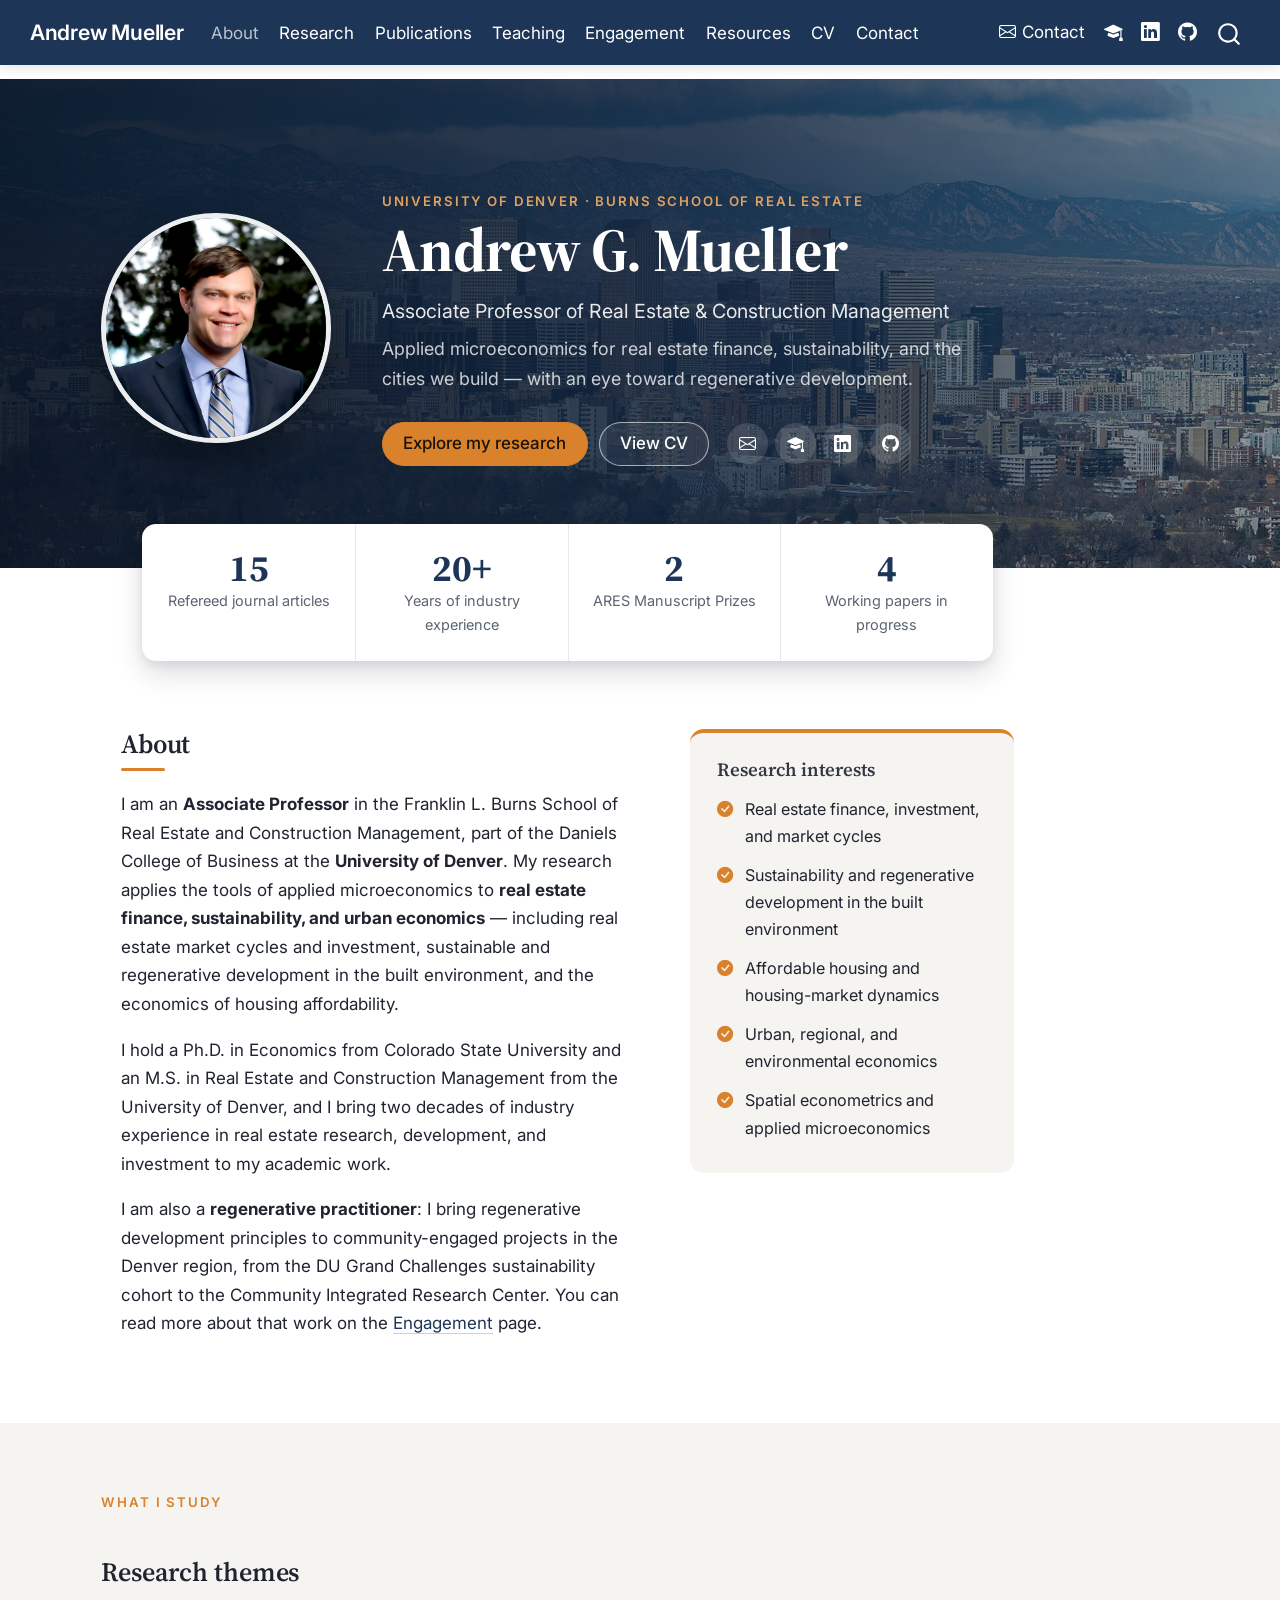
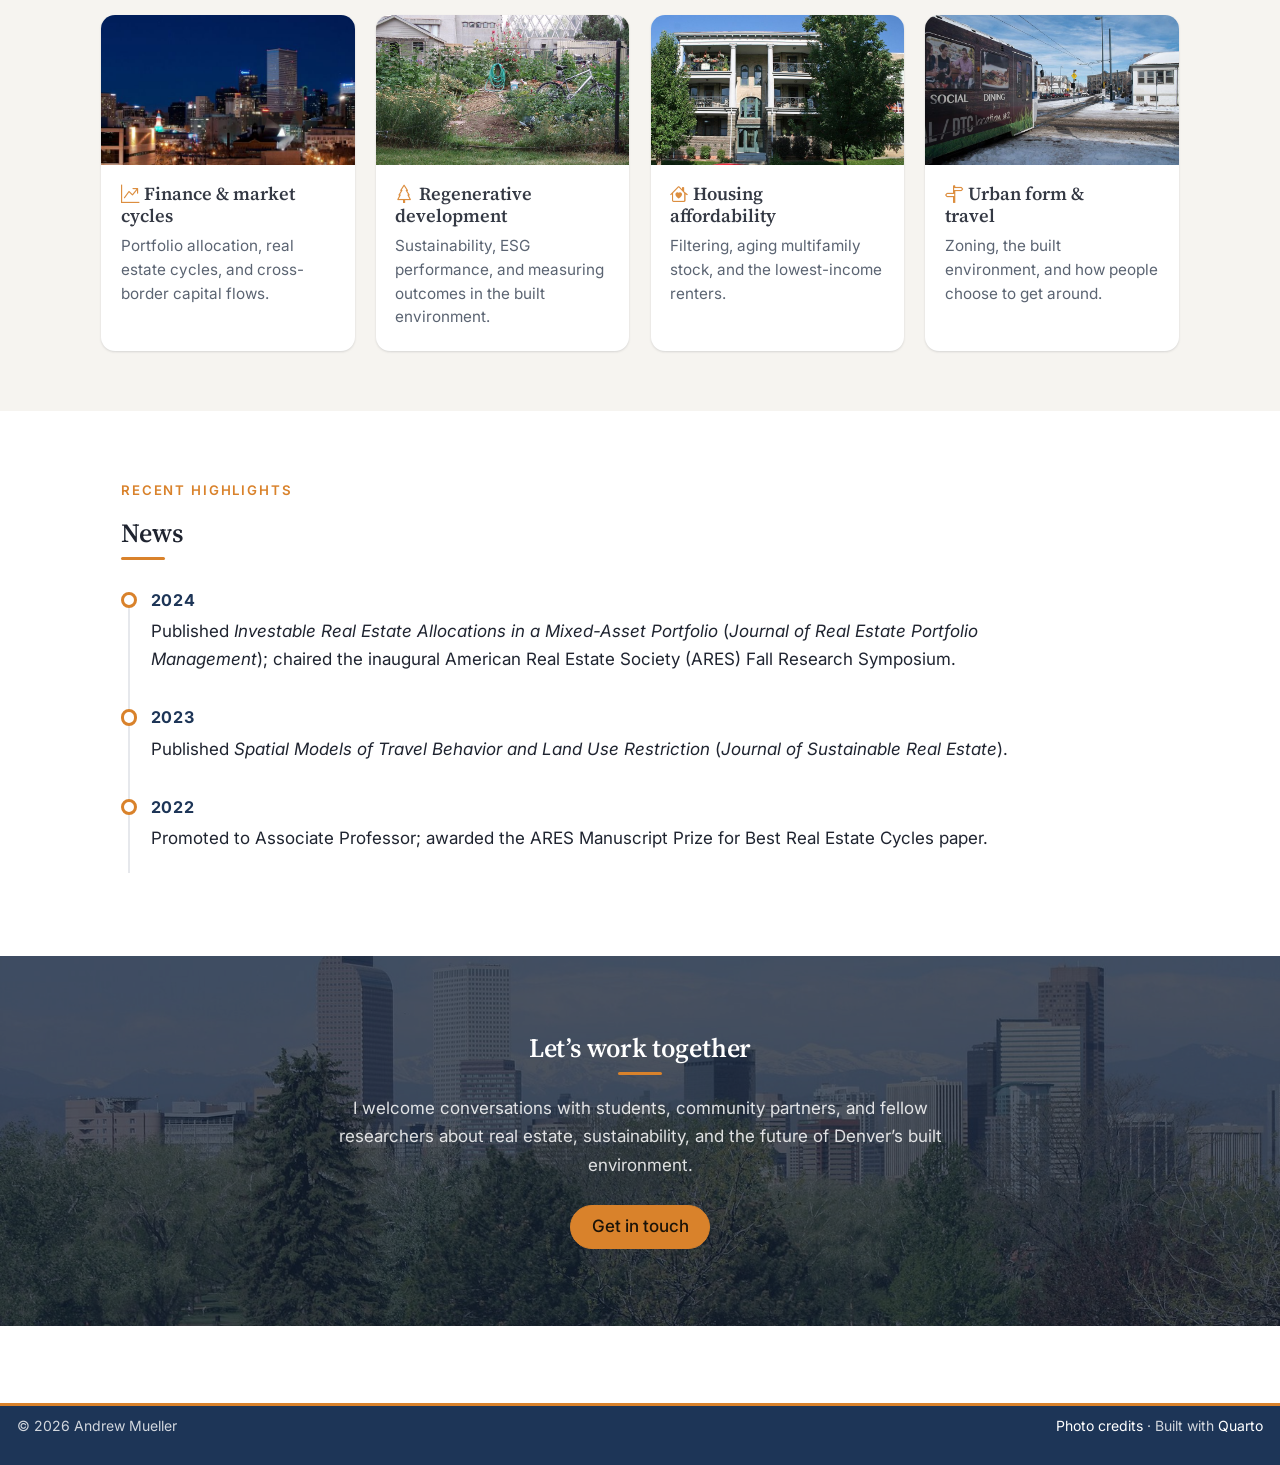
==== index.html @ 4ab1f9d7 "Built site for gh-pages" ====
<!DOCTYPE html>
<html xmlns="http://www.w3.org/1999/xhtml" lang="en" xml:lang="en"><head>

<meta charset="utf-8">
<meta name="generator" content="quarto-1.9.37">

<meta name="viewport" content="width=device-width, initial-scale=1.0, user-scalable=yes">

<meta name="description" content="Andrew G. Mueller — Associate Professor at the University of Denver; research in real estate finance, sustainability, and urban economics.">

<title>Andrew G. Mueller – Andrew Mueller</title>
<style>
/* Default styles provided by pandoc.
** See https://pandoc.org/MANUAL.html#variables-for-html for config info.
*/
code{white-space: pre-wrap;}
span.smallcaps{font-variant: small-caps;}
div.columns{display: flex; gap: min(4vw, 1.5em);}
div.column{flex: auto; overflow-x: auto;}
div.hanging-indent{margin-left: 1.5em; text-indent: -1.5em;}
ul.task-list{list-style: none;}
ul.task-list li input[type="checkbox"] {
  width: 0.8em;
  margin: 0 0.8em 0.2em -1em; /* quarto-specific, see https://github.com/quarto-dev/quarto-cli/issues/4556 */ 
  vertical-align: middle;
}
</style>


<script src="site_libs/quarto-nav/quarto-nav.js"></script>
<script src="site_libs/clipboard/clipboard.min.js"></script>
<script src="site_libs/quarto-search/autocomplete.umd.js"></script>
<script src="site_libs/quarto-search/fuse.min.js"></script>
<script src="site_libs/quarto-search/quarto-search.js"></script>
<meta name="quarto:offset" content="./">
<script src="site_libs/quarto-html/quarto.js" type="module"></script>
<script src="site_libs/quarto-html/tabsets/tabsets.js" type="module"></script>
<script src="site_libs/quarto-html/popper.min.js"></script>
<script src="site_libs/quarto-html/tippy.umd.min.js"></script>
<script src="site_libs/quarto-html/anchor.min.js"></script>
<link href="site_libs/quarto-html/tippy.css" rel="stylesheet">
<link href="site_libs/quarto-html/quarto-syntax-highlighting-7f8f88aac4f3542376d5c11b86a4c14d.css" rel="stylesheet" id="quarto-text-highlighting-styles">
<script src="site_libs/bootstrap/bootstrap.min.js"></script>
<link href="site_libs/bootstrap/bootstrap-icons.css" rel="stylesheet">
<link href="site_libs/bootstrap/bootstrap-afe089b272eef4ef8bd81dc0bfa62de6.min.css" rel="stylesheet" append-hash="true" id="quarto-bootstrap" data-mode="light">
<script id="quarto-search-options" type="application/json">{
  "location": "navbar",
  "copy-button": false,
  "collapse-after": 3,
  "panel-placement": "end",
  "type": "overlay",
  "limit": 50,
  "keyboard-shortcut": [
    "f",
    "/",
    "s"
  ],
  "show-item-context": false,
  "language": {
    "search-no-results-text": "No results",
    "search-matching-documents-text": "matching documents",
    "search-copy-link-title": "Copy link to search",
    "search-hide-matches-text": "Hide additional matches",
    "search-more-match-text": "more match in this document",
    "search-more-matches-text": "more matches in this document",
    "search-clear-button-title": "Clear",
    "search-text-placeholder": "",
    "search-detached-cancel-button-title": "Cancel",
    "search-submit-button-title": "Submit",
    "search-label": "Search"
  }
}</script>
<link rel="preconnect" href="https://fonts.googleapis.com">
<link rel="preconnect" href="https://fonts.gstatic.com" crossorigin="">
<link href="https://fonts.googleapis.com/css2?family=Inter:wght@400;500;600;700&amp;family=Source+Serif+4:opsz,wght@8..60,400;8..60,600;8..60,700&amp;display=swap" rel="stylesheet">


</head>

<body class="nav-fixed home quarto-light">

<div id="quarto-search-results"></div>
  <header id="quarto-header" class="headroom fixed-top">
    <nav class="navbar navbar-expand-lg " data-bs-theme="dark">
      <div class="navbar-container container-fluid">
      <div class="navbar-brand-container mx-auto">
    <a class="navbar-brand" href="./index.html">
    <span class="navbar-title">Andrew Mueller</span>
    </a>
  </div>
            <div id="quarto-search" class="" title="Search"></div>
          <button class="navbar-toggler" type="button" data-bs-toggle="collapse" data-bs-target="#navbarCollapse" aria-controls="navbarCollapse" role="menu" aria-expanded="false" aria-label="Toggle navigation" onclick="if (window.quartoToggleHeadroom) { window.quartoToggleHeadroom(); }">
  <span class="navbar-toggler-icon"></span>
</button>
          <div class="collapse navbar-collapse" id="navbarCollapse">
            <ul class="navbar-nav navbar-nav-scroll me-auto">
  <li class="nav-item">
    <a class="nav-link active" href="./index.html" aria-current="page"> 
<span class="menu-text">About</span></a>
  </li>  
  <li class="nav-item">
    <a class="nav-link" href="./research.html"> 
<span class="menu-text">Research</span></a>
  </li>  
  <li class="nav-item">
    <a class="nav-link" href="./publications.html"> 
<span class="menu-text">Publications</span></a>
  </li>  
  <li class="nav-item">
    <a class="nav-link" href="./teaching.html"> 
<span class="menu-text">Teaching</span></a>
  </li>  
  <li class="nav-item">
    <a class="nav-link" href="./engagement.html"> 
<span class="menu-text">Engagement</span></a>
  </li>  
  <li class="nav-item">
    <a class="nav-link" href="./resources.html"> 
<span class="menu-text">Resources</span></a>
  </li>  
  <li class="nav-item">
    <a class="nav-link" href="./cv.html"> 
<span class="menu-text">CV</span></a>
  </li>  
  <li class="nav-item">
    <a class="nav-link" href="./contact.html"> 
<span class="menu-text">Contact</span></a>
  </li>  
</ul>
            <ul class="navbar-nav navbar-nav-scroll ms-auto">
  <li class="nav-item">
    <a class="nav-link" href="./contact.html"> <i class="bi bi-envelope" role="img" aria-label="Contact">
</i> 
<span class="menu-text">Contact</span></a>
  </li>  
  <li class="nav-item compact">
    <a class="nav-link" href="https://scholar.google.com/citations?user=fwxVfEAAAAAJ&amp;hl=en"> <i class="bi bi-mortarboard-fill" role="img" aria-label="Google Scholar">
</i> 
<span class="menu-text"></span></a>
  </li>  
  <li class="nav-item compact">
    <a class="nav-link" href="https://www.linkedin.com/in/andrew-mueller-2101"> <i class="bi bi-linkedin" role="img" aria-label="LinkedIn">
</i> 
<span class="menu-text"></span></a>
  </li>  
  <li class="nav-item compact">
    <a class="nav-link" href="https://github.com/EconGeo"> <i class="bi bi-github" role="img" aria-label="GitHub">
</i> 
<span class="menu-text"></span></a>
  </li>  
</ul>
          </div> <!-- /navcollapse -->
            <div class="quarto-navbar-tools">
</div>
      </div> <!-- /container-fluid -->
    </nav>
</header>
<!-- content -->
<div id="quarto-content" class="quarto-container page-columns page-rows-contents page-layout-full page-navbar">
<!-- sidebar -->
<!-- margin-sidebar -->
    
<!-- main -->
<main class="content page-columns page-full column-body" id="quarto-document-content"><header id="title-block-header" class="quarto-title-block"></header>




<section class="hero column-screen" style="background-image: url('assets/img/hero-denver.jpg');">
  <div class="hero-inner">
    <img class="hero-photo" src="assets/headshot.jpg" alt="Portrait of Andrew G. Mueller">
    <div>
      <div class="eyebrow">University of Denver · Burns School of Real Estate</div>
      <h1>Andrew G. Mueller</h1>
      <p class="hero-role">Associate Professor of Real Estate &amp; Construction Management</p>
      <p class="hero-tagline">Applied microeconomics for real estate finance, sustainability, and
        the cities we build — with an eye toward regenerative development.</p>
      <div class="hero-actions">
        <a class="btn btn-accent" href="./research.html">Explore my research</a>
        <a class="btn btn-ghost" href="./cv.html">View CV</a>
        <span class="hero-social">
          <a href="./contact.html" aria-label="Contact"><i class="bi bi-envelope"></i></a>
          <a href="https://scholar.google.com/citations?user=fwxVfEAAAAAJ&amp;hl=en" aria-label="Google Scholar"><i class="bi bi-mortarboard-fill"></i></a>
          <a href="https://www.linkedin.com/in/andrew-mueller-2101" aria-label="LinkedIn"><i class="bi bi-linkedin"></i></a>
          <a href="https://github.com/EconGeo" aria-label="GitHub"><i class="bi bi-github"></i></a>
        </span>
      </div>
    </div>
  </div>
</section>

<div class="home-wrap">
  <div class="stats">
    <div class="stat"><div class="stat-num">15</div><div class="stat-label">Refereed journal articles</div></div>
    <div class="stat"><div class="stat-num">20+</div><div class="stat-label">Years of industry experience</div></div>
    <div class="stat"><div class="stat-num">2</div><div class="stat-label">ARES Manuscript Prizes</div></div>
    <div class="stat"><div class="stat-num">4</div><div class="stat-label">Working papers in progress</div></div>
  </div>
</div>
<div class="home-wrap home-section">
<div class="about-grid">
<section id="about" class="level2">
<h2 class="anchored" data-anchor-id="about">About</h2>
<p>I am an <strong>Associate Professor</strong> in the Franklin L. Burns School of Real Estate and Construction Management, part of the Daniels College of Business at the <strong>University of Denver</strong>. My research applies the tools of applied microeconomics to <strong>real estate finance, sustainability, and urban economics</strong> — including real estate market cycles and investment, sustainable and regenerative development in the built environment, and the economics of housing affordability.</p>
<p>I hold a Ph.D.&nbsp;in Economics from Colorado State University and an M.S. in Real Estate and Construction Management from the University of Denver, and I bring two decades of industry experience in real estate research, development, and investment to my academic work.</p>
<p>I am also a <strong>regenerative practitioner</strong>: I bring regenerative development principles to community-engaged projects in the Denver region, from the DU Grand Challenges sustainability cohort to the Community Integrated Research Center. You can read more about that work on the <a href="./engagement.html">Engagement</a> page.</p>
</section>
<section id="research-interests" class="level3 interest-box">
<h3 class="anchored" data-anchor-id="research-interests">Research interests</h3>
<ul>
<li>Real estate finance, investment, and market cycles</li>
<li>Sustainability and regenerative development in the built environment</li>
<li>Affordable housing and housing-market dynamics</li>
<li>Urban, regional, and environmental economics</li>
<li>Spatial econometrics and applied microeconomics</li>
</ul>
</section>
</div>
</div>
<div class="section-alt column-screen">
  <div class="home-wrap">
    <div class="eyebrow">What I study</div>
    <h2 class="no-anchor">Research themes</h2>
    <div class="theme-grid">
      <a class="theme-card" href="./publications.html">
        <div class="theme-img-wrap"><div class="theme-img" style="background-image: url('assets/img/theme-finance.jpg');"></div></div>
        <div class="theme-body">
          <h3 class="anchored"><i class="bi bi-graph-up-arrow"></i>Finance &amp; market cycles</h3>
          <p>Portfolio allocation, real estate cycles, and cross-border capital flows.</p>
        </div>
      </a>
      <a class="theme-card" href="./research.html#paper-regenerative">
        <div class="theme-img-wrap"><div class="theme-img" style="background-image: url('assets/img/theme-sustainability.jpg');"></div></div>
        <div class="theme-body">
          <h3 class="anchored"><i class="bi bi-tree"></i>Regenerative development</h3>
          <p>Sustainability, ESG performance, and measuring outcomes in the built environment.</p>
        </div>
      </a>
      <a class="theme-card" href="./research.html#paper-affordability">
        <div class="theme-img-wrap"><div class="theme-img" style="background-image: url('assets/img/theme-housing.jpg');"></div></div>
        <div class="theme-body">
          <h3 class="anchored"><i class="bi bi-house-heart"></i>Housing affordability</h3>
          <p>Filtering, aging multifamily stock, and the lowest-income renters.</p>
        </div>
      </a>
      <a class="theme-card" href="./publications.html">
        <div class="theme-img-wrap"><div class="theme-img" style="background-image: url('assets/img/theme-transit.jpg');"></div></div>
        <div class="theme-body">
          <h3 class="anchored"><i class="bi bi-signpost-split"></i>Urban form &amp; travel</h3>
          <p>Zoning, the built environment, and how people choose to get around.</p>
        </div>
      </a>
    </div>
  </div>
</div>
<div class="home-wrap home-section">
<div class="eyebrow">
<p>Recent highlights</p>
</div>
<section id="news" class="level2">
<h2 class="anchored" data-anchor-id="news">News</h2>
<div class="timeline">
<div class="tl-item">
<p><span class="tl-year">2024</span></p>
<p>Published <em>Investable Real Estate Allocations in a Mixed-Asset Portfolio</em> (<em>Journal of Real Estate Portfolio Management</em>); chaired the inaugural American Real Estate Society (ARES) Fall Research Symposium.</p>
</div>
<div class="tl-item">
<p><span class="tl-year">2023</span></p>
<p>Published <em>Spatial Models of Travel Behavior and Land Use Restriction</em> (<em>Journal of Sustainable Real Estate</em>).</p>
</div>
<div class="tl-item">
<p><span class="tl-year">2022</span></p>
<p>Promoted to Associate Professor; awarded the ARES Manuscript Prize for Best Real Estate Cycles paper.</p>
</div>
</div>
</section>
</div>
<section class="cta column-screen" style="background-image: url('assets/img/banner-park.jpg');">
  <h2 class="no-anchor">Let’s work together</h2>
  <p>I welcome conversations with students, community partners, and fellow researchers
     about real estate, sustainability, and the future of Denver’s built environment.</p>
  <a class="btn btn-accent" href="./contact.html">Get in touch</a>
</section>



</main> <!-- /main -->
<script id="quarto-html-after-body" type="application/javascript">
  window.document.addEventListener("DOMContentLoaded", function (event) {
    const icon = "";
    const anchorJS = new window.AnchorJS();
    anchorJS.options = {
      placement: 'right',
      icon: icon
    };
    anchorJS.add('.anchored');
    const isCodeAnnotation = (el) => {
      for (const clz of el.classList) {
        if (clz.startsWith('code-annotation-')) {                     
          return true;
        }
      }
      return false;
    }
    const onCopySuccess = function(e) {
      // button target
      const button = e.trigger;
      // don't keep focus
      button.blur();
      // flash "checked"
      button.classList.add('code-copy-button-checked');
      var currentTitle = button.getAttribute("title");
      button.setAttribute("title", "Copied!");
      let tooltip;
      if (window.bootstrap) {
        button.setAttribute("data-bs-toggle", "tooltip");
        button.setAttribute("data-bs-placement", "left");
        button.setAttribute("data-bs-title", "Copied!");
        tooltip = new bootstrap.Tooltip(button, 
          { trigger: "manual", 
            customClass: "code-copy-button-tooltip",
            offset: [0, -8]});
        tooltip.show();    
      }
      setTimeout(function() {
        if (tooltip) {
          tooltip.hide();
          button.removeAttribute("data-bs-title");
          button.removeAttribute("data-bs-toggle");
          button.removeAttribute("data-bs-placement");
        }
        button.setAttribute("title", currentTitle);
        button.classList.remove('code-copy-button-checked');
      }, 1000);
      // clear code selection
      e.clearSelection();
    }
    const getTextToCopy = function(trigger) {
      const outerScaffold = trigger.parentElement.cloneNode(true);
      const codeEl = outerScaffold.querySelector('code');
      for (const childEl of codeEl.children) {
        if (isCodeAnnotation(childEl)) {
          childEl.remove();
        }
      }
      return codeEl.innerText;
    }
    const clipboard = new window.ClipboardJS('.code-copy-button:not([data-in-quarto-modal])', {
      text: getTextToCopy
    });
    clipboard.on('success', onCopySuccess);
    if (window.document.getElementById('quarto-embedded-source-code-modal')) {
      const clipboardModal = new window.ClipboardJS('.code-copy-button[data-in-quarto-modal]', {
        text: getTextToCopy,
        container: window.document.getElementById('quarto-embedded-source-code-modal')
      });
      clipboardModal.on('success', onCopySuccess);
    }
      var localhostRegex = new RegExp(/^(?:http|https):\/\/localhost\:?[0-9]*\//);
      var mailtoRegex = new RegExp(/^mailto:/);
        var filterRegex = new RegExp("https:\/\/www\.drewmueller\.com");
      var isInternal = (href) => {
          return filterRegex.test(href) || localhostRegex.test(href) || mailtoRegex.test(href);
      }
      // Inspect non-navigation links and adorn them if external
     var links = window.document.querySelectorAll('a[href]:not(.nav-link):not(.navbar-brand):not(.toc-action):not(.sidebar-link):not(.sidebar-item-toggle):not(.pagination-link):not(.no-external):not([aria-hidden]):not(.dropdown-item):not(.quarto-navigation-tool):not(.about-link)');
      for (var i=0; i<links.length; i++) {
        const link = links[i];
        if (!isInternal(link.href)) {
          // undo the damage that might have been done by quarto-nav.js in the case of
          // links that we want to consider external
          if (link.dataset.originalHref !== undefined) {
            link.href = link.dataset.originalHref;
          }
            // target, if specified
            link.setAttribute("target", "_blank");
            if (link.getAttribute("rel") === null) {
              link.setAttribute("rel", "noopener");
            }
        }
      }
    function tippyHover(el, contentFn, onTriggerFn, onUntriggerFn) {
      const config = {
        allowHTML: true,
        maxWidth: 500,
        delay: 100,
        arrow: false,
        appendTo: function(el) {
            return el.parentElement;
        },
        interactive: true,
        interactiveBorder: 10,
        theme: 'quarto',
        placement: 'bottom-start',
      };
      if (contentFn) {
        config.content = contentFn;
      }
      if (onTriggerFn) {
        config.onTrigger = onTriggerFn;
      }
      if (onUntriggerFn) {
        config.onUntrigger = onUntriggerFn;
      }
      window.tippy(el, config); 
    }
    const noterefs = window.document.querySelectorAll('a[role="doc-noteref"]');
    for (var i=0; i<noterefs.length; i++) {
      const ref = noterefs[i];
      tippyHover(ref, function() {
        // use id or data attribute instead here
        let href = ref.getAttribute('data-footnote-href') || ref.getAttribute('href');
        try { href = new URL(href).hash; } catch {}
        const id = href.replace(/^#\/?/, "");
        const note = window.document.getElementById(id);
        if (note) {
          return note.innerHTML;
        } else {
          return "";
        }
      });
    }
    const xrefs = window.document.querySelectorAll('a.quarto-xref');
    const processXRef = (id, note) => {
      // Strip column container classes
      const stripColumnClz = (el) => {
        el.classList.remove("page-full", "page-columns");
        if (el.children) {
          for (const child of el.children) {
            stripColumnClz(child);
          }
        }
      }
      stripColumnClz(note)
      if (id === null || id.startsWith('sec-')) {
        // Special case sections, only their first couple elements
        const container = document.createElement("div");
        if (note.children && note.children.length > 2) {
          container.appendChild(note.children[0].cloneNode(true));
          for (let i = 1; i < note.children.length; i++) {
            const child = note.children[i];
            if (child.tagName === "P" && child.innerText === "") {
              continue;
            } else {
              container.appendChild(child.cloneNode(true));
              break;
            }
          }
          if (window.Quarto?.typesetMath) {
            window.Quarto.typesetMath(container);
          }
          return container.innerHTML
        } else {
          if (window.Quarto?.typesetMath) {
            window.Quarto.typesetMath(note);
          }
          return note.innerHTML;
        }
      } else {
        // Remove any anchor links if they are present
        const anchorLink = note.querySelector('a.anchorjs-link');
        if (anchorLink) {
          anchorLink.remove();
        }
        if (window.Quarto?.typesetMath) {
          window.Quarto.typesetMath(note);
        }
        if (note.classList.contains("callout")) {
          return note.outerHTML;
        } else {
          return note.innerHTML;
        }
      }
    }
    for (var i=0; i<xrefs.length; i++) {
      const xref = xrefs[i];
      tippyHover(xref, undefined, function(instance) {
        instance.disable();
        let url = xref.getAttribute('href');
        let hash = undefined; 
        if (url.startsWith('#')) {
          hash = url;
        } else {
          try { hash = new URL(url).hash; } catch {}
        }
        if (hash) {
          const id = hash.replace(/^#\/?/, "");
          const note = window.document.getElementById(id);
          if (note !== null) {
            try {
              const html = processXRef(id, note.cloneNode(true));
              instance.setContent(html);
            } finally {
              instance.enable();
              instance.show();
            }
          } else {
            // See if we can fetch this
            fetch(url.split('#')[0])
            .then(res => res.text())
            .then(html => {
              const parser = new DOMParser();
              const htmlDoc = parser.parseFromString(html, "text/html");
              const note = htmlDoc.getElementById(id);
              if (note !== null) {
                const html = processXRef(id, note);
                instance.setContent(html);
              } 
            }).finally(() => {
              instance.enable();
              instance.show();
            });
          }
        } else {
          // See if we can fetch a full url (with no hash to target)
          // This is a special case and we should probably do some content thinning / targeting
          fetch(url)
          .then(res => res.text())
          .then(html => {
            const parser = new DOMParser();
            const htmlDoc = parser.parseFromString(html, "text/html");
            const note = htmlDoc.querySelector('main.content');
            if (note !== null) {
              // This should only happen for chapter cross references
              // (since there is no id in the URL)
              // remove the first header
              if (note.children.length > 0 && note.children[0].tagName === "HEADER") {
                note.children[0].remove();
              }
              const html = processXRef(null, note);
              instance.setContent(html);
            } 
          }).finally(() => {
            instance.enable();
            instance.show();
          });
        }
      }, function(instance) {
      });
    }
        let selectedAnnoteEl;
        const selectorForAnnotation = ( cell, annotation) => {
          let cellAttr = 'data-code-cell="' + cell + '"';
          let lineAttr = 'data-code-annotation="' +  annotation + '"';
          const selector = 'span[' + cellAttr + '][' + lineAttr + ']';
          return selector;
        }
        const selectCodeLines = (annoteEl) => {
          const doc = window.document;
          const targetCell = annoteEl.getAttribute("data-target-cell");
          const targetAnnotation = annoteEl.getAttribute("data-target-annotation");
          const annoteSpan = window.document.querySelector(selectorForAnnotation(targetCell, targetAnnotation));
          const lines = annoteSpan.getAttribute("data-code-lines").split(",");
          const lineIds = lines.map((line) => {
            return targetCell + "-" + line;
          })
          let top = null;
          let height = null;
          let parent = null;
          if (lineIds.length > 0) {
              //compute the position of the single el (top and bottom and make a div)
              const el = window.document.getElementById(lineIds[0]);
              top = el.offsetTop;
              height = el.offsetHeight;
              parent = el.parentElement.parentElement;
            if (lineIds.length > 1) {
              const lastEl = window.document.getElementById(lineIds[lineIds.length - 1]);
              const bottom = lastEl.offsetTop + lastEl.offsetHeight;
              height = bottom - top;
            }
            if (top !== null && height !== null && parent !== null) {
              // cook up a div (if necessary) and position it 
              let div = window.document.getElementById("code-annotation-line-highlight");
              if (div === null) {
                div = window.document.createElement("div");
                div.setAttribute("id", "code-annotation-line-highlight");
                div.style.position = 'absolute';
                parent.appendChild(div);
              }
              div.style.top = top - 2 + "px";
              div.style.height = height + 4 + "px";
              div.style.left = 0;
              let gutterDiv = window.document.getElementById("code-annotation-line-highlight-gutter");
              if (gutterDiv === null) {
                gutterDiv = window.document.createElement("div");
                gutterDiv.setAttribute("id", "code-annotation-line-highlight-gutter");
                gutterDiv.style.position = 'absolute';
                const codeCell = window.document.getElementById(targetCell);
                const gutter = codeCell.querySelector('.code-annotation-gutter');
                gutter.appendChild(gutterDiv);
              }
              gutterDiv.style.top = top - 2 + "px";
              gutterDiv.style.height = height + 4 + "px";
            }
            selectedAnnoteEl = annoteEl;
          }
        };
        const unselectCodeLines = () => {
          const elementsIds = ["code-annotation-line-highlight", "code-annotation-line-highlight-gutter"];
          elementsIds.forEach((elId) => {
            const div = window.document.getElementById(elId);
            if (div) {
              div.remove();
            }
          });
          selectedAnnoteEl = undefined;
        };
          // Handle positioning of the toggle
      window.addEventListener(
        "resize",
        throttle(() => {
          elRect = undefined;
          if (selectedAnnoteEl) {
            selectCodeLines(selectedAnnoteEl);
          }
        }, 10)
      );
      function throttle(fn, ms) {
      let throttle = false;
      let timer;
        return (...args) => {
          if(!throttle) { // first call gets through
              fn.apply(this, args);
              throttle = true;
          } else { // all the others get throttled
              if(timer) clearTimeout(timer); // cancel #2
              timer = setTimeout(() => {
                fn.apply(this, args);
                timer = throttle = false;
              }, ms);
          }
        };
      }
        // Attach click handler to the DT
        const annoteDls = window.document.querySelectorAll('dt[data-target-cell]');
        for (const annoteDlNode of annoteDls) {
          annoteDlNode.addEventListener('click', (event) => {
            const clickedEl = event.target;
            if (clickedEl !== selectedAnnoteEl) {
              unselectCodeLines();
              const activeEl = window.document.querySelector('dt[data-target-cell].code-annotation-active');
              if (activeEl) {
                activeEl.classList.remove('code-annotation-active');
              }
              selectCodeLines(clickedEl);
              clickedEl.classList.add('code-annotation-active');
            } else {
              // Unselect the line
              unselectCodeLines();
              clickedEl.classList.remove('code-annotation-active');
            }
          });
        }
    const findCites = (el) => {
      const parentEl = el.parentElement;
      if (parentEl) {
        const cites = parentEl.dataset.cites;
        if (cites) {
          return {
            el,
            cites: cites.split(' ')
          };
        } else {
          return findCites(el.parentElement)
        }
      } else {
        return undefined;
      }
    };
    var bibliorefs = window.document.querySelectorAll('a[role="doc-biblioref"]');
    for (var i=0; i<bibliorefs.length; i++) {
      const ref = bibliorefs[i];
      const citeInfo = findCites(ref);
      if (citeInfo) {
        tippyHover(citeInfo.el, function() {
          var popup = window.document.createElement('div');
          citeInfo.cites.forEach(function(cite) {
            var citeDiv = window.document.createElement('div');
            citeDiv.classList.add('hanging-indent');
            citeDiv.classList.add('csl-entry');
            var biblioDiv = window.document.getElementById('ref-' + cite);
            if (biblioDiv) {
              citeDiv.innerHTML = biblioDiv.innerHTML;
            }
            popup.appendChild(citeDiv);
          });
          return popup.innerHTML;
        });
      }
    }
  });
  </script>
</div> <!-- /content -->
<footer class="footer">
  <div class="nav-footer">
    <div class="nav-footer-left">
<p>© 2026 Andrew Mueller</p>
</div>   
    <div class="nav-footer-center">
      &nbsp;
    </div>
    <div class="nav-footer-right">
<p><a href="./photo-credits.html">Photo credits</a> · Built with <a href="https://quarto.org">Quarto</a></p>
</div>
  </div>
</footer>
<script>
(function () {
  if (!("IntersectionObserver" in window)) return;
  if (window.matchMedia("(prefers-reduced-motion: reduce)").matches) return;
  var els = document.querySelectorAll(".theme-card, .paper-card, .pub, .course-card, .feature, .tl-item, .project-link, .stat");
  var io = new IntersectionObserver(function (entries) {
    entries.forEach(function (e) {
      if (e.isIntersecting) { e.target.classList.add("revealed"); io.unobserve(e.target); }
    });
  }, { rootMargin: "0px 0px -40px 0px" });
  els.forEach(function (el) {
    if (el.getBoundingClientRect().top < window.innerHeight) return;
    el.classList.add("reveal-ready"); io.observe(el);
  });
})();
</script>




</body></html>
---- site_libs/quarto-html/tippy.css ----
.tippy-box[data-animation=fade][data-state=hidden]{opacity:0}[data-tippy-root]{max-width:calc(100vw - 10px)}.tippy-box{position:relative;background-color:#333;color:#fff;border-radius:4px;font-size:14px;line-height:1.4;white-space:normal;outline:0;transition-property:transform,visibility,opacity}.tippy-box[data-placement^=top]>.tippy-arrow{bottom:0}.tippy-box[data-placement^=top]>.tippy-arrow:before{bottom:-7px;left:0;border-width:8px 8px 0;border-top-color:initial;transform-origin:center top}.tippy-box[data-placement^=bottom]>.tippy-arrow{top:0}.tippy-box[data-placement^=bottom]>.tippy-arrow:before{top:-7px;left:0;border-width:0 8px 8px;border-bottom-color:initial;transform-origin:center bottom}.tippy-box[data-placement^=left]>.tippy-arrow{right:0}.tippy-box[data-placement^=left]>.tippy-arrow:before{border-width:8px 0 8px 8px;border-left-color:initial;right:-7px;transform-origin:center left}.tippy-box[data-placement^=right]>.tippy-arrow{left:0}.tippy-box[data-placement^=right]>.tippy-arrow:before{left:-7px;border-width:8px 8px 8px 0;border-right-color:initial;transform-origin:center right}.tippy-box[data-inertia][data-state=visible]{transition-timing-function:cubic-bezier(.54,1.5,.38,1.11)}.tippy-arrow{width:16px;height:16px;color:#333}.tippy-arrow:before{content:"";position:absolute;border-color:transparent;border-style:solid}.tippy-content{position:relative;padding:5px 9px;z-index:1}
---- site_libs/quarto-html/quarto-syntax-highlighting-7f8f88aac4f3542376d5c11b86a4c14d.css ----
/* quarto syntax highlight colors */
:root {
  --quarto-hl-ot-color: #003B4F;
  --quarto-hl-at-color: #657422;
  --quarto-hl-ss-color: #20794D;
  --quarto-hl-an-color: #5E5E5E;
  --quarto-hl-fu-color: #4758AB;
  --quarto-hl-st-color: #20794D;
  --quarto-hl-cf-color: #003B4F;
  --quarto-hl-op-color: #5E5E5E;
  --quarto-hl-er-color: #AD0000;
  --quarto-hl-bn-color: #AD0000;
  --quarto-hl-al-color: #AD0000;
  --quarto-hl-va-color: #111111;
  --quarto-hl-bu-color: inherit;
  --quarto-hl-ex-color: inherit;
  --quarto-hl-pp-color: #AD0000;
  --quarto-hl-in-color: #5E5E5E;
  --quarto-hl-vs-color: #20794D;
  --quarto-hl-wa-color: #5E5E5E;
  --quarto-hl-do-color: #5E5E5E;
  --quarto-hl-im-color: #00769E;
  --quarto-hl-ch-color: #20794D;
  --quarto-hl-dt-color: #AD0000;
  --quarto-hl-fl-color: #AD0000;
  --quarto-hl-co-color: #5E5E5E;
  --quarto-hl-cv-color: #5E5E5E;
  --quarto-hl-cn-color: #8f5902;
  --quarto-hl-sc-color: #5E5E5E;
  --quarto-hl-dv-color: #AD0000;
  --quarto-hl-kw-color: #003B4F;
}

/* other quarto variables */
:root {
  --quarto-font-monospace: SFMono-Regular, Menlo, Monaco, Consolas, "Liberation Mono", "Courier New", monospace;
}

/* syntax highlight based on Pandoc's rules */
pre > code.sourceCode > span {
  color: #003B4F;
}

code.sourceCode > span {
  color: #003B4F;
}

div.sourceCode,
div.sourceCode pre.sourceCode {
  color: #003B4F;
}

/* Normal */
code span {
  color: #003B4F;
}

/* Alert */
code span.al {
  color: #AD0000;
  font-style: inherit;
}

/* Annotation */
code span.an {
  color: #5E5E5E;
  font-style: inherit;
}

/* Attribute */
code span.at {
  color: #657422;
  font-style: inherit;
}

/* BaseN */
code span.bn {
  color: #AD0000;
  font-style: inherit;
}

/* BuiltIn */
code span.bu {
  font-style: inherit;
}

/* ControlFlow */
code span.cf {
  color: #003B4F;
  font-weight: bold;
  font-style: inherit;
}

/* Char */
code span.ch {
  color: #20794D;
  font-style: inherit;
}

/* Constant */
code span.cn {
  color: #8f5902;
  font-style: inherit;
}

/* Comment */
code span.co {
  color: #5E5E5E;
  font-style: inherit;
}

/* CommentVar */
code span.cv {
  color: #5E5E5E;
  font-style: italic;
}

/* Documentation */
code span.do {
  color: #5E5E5E;
  font-style: italic;
}

/* DataType */
code span.dt {
  color: #AD0000;
  font-style: inherit;
}

/* DecVal */
code span.dv {
  color: #AD0000;
  font-style: inherit;
}

/* Error */
code span.er {
  color: #AD0000;
  font-style: inherit;
}

/* Extension */
code span.ex {
  font-style: inherit;
}

/* Float */
code span.fl {
  color: #AD0000;
  font-style: inherit;
}

/* Function */
code span.fu {
  color: #4758AB;
  font-style: inherit;
}

/* Import */
code span.im {
  color: #00769E;
  font-style: inherit;
}

/* Information */
code span.in {
  color: #5E5E5E;
  font-style: inherit;
}

/* Keyword */
code span.kw {
  color: #003B4F;
  font-weight: bold;
  font-style: inherit;
}

/* Operator */
code span.op {
  color: #5E5E5E;
  font-style: inherit;
}

/* Other */
code span.ot {
  color: #003B4F;
  font-style: inherit;
}

/* Preprocessor */
code span.pp {
  color: #AD0000;
  font-style: inherit;
}

/* SpecialChar */
code span.sc {
  color: #5E5E5E;
  font-style: inherit;
}

/* SpecialString */
code span.ss {
  color: #20794D;
  font-style: inherit;
}

/* String */
code span.st {
  color: #20794D;
  font-style: inherit;
}

/* Variable */
code span.va {
  color: #111111;
  font-style: inherit;
}

/* VerbatimString */
code span.vs {
  color: #20794D;
  font-style: inherit;
}

/* Warning */
code span.wa {
  color: #5E5E5E;
  font-style: italic;
}

.prevent-inlining {
  content: "</";
}

/*# sourceMappingURL=789ad8cd35626ba772517505b42a116e.css.map */
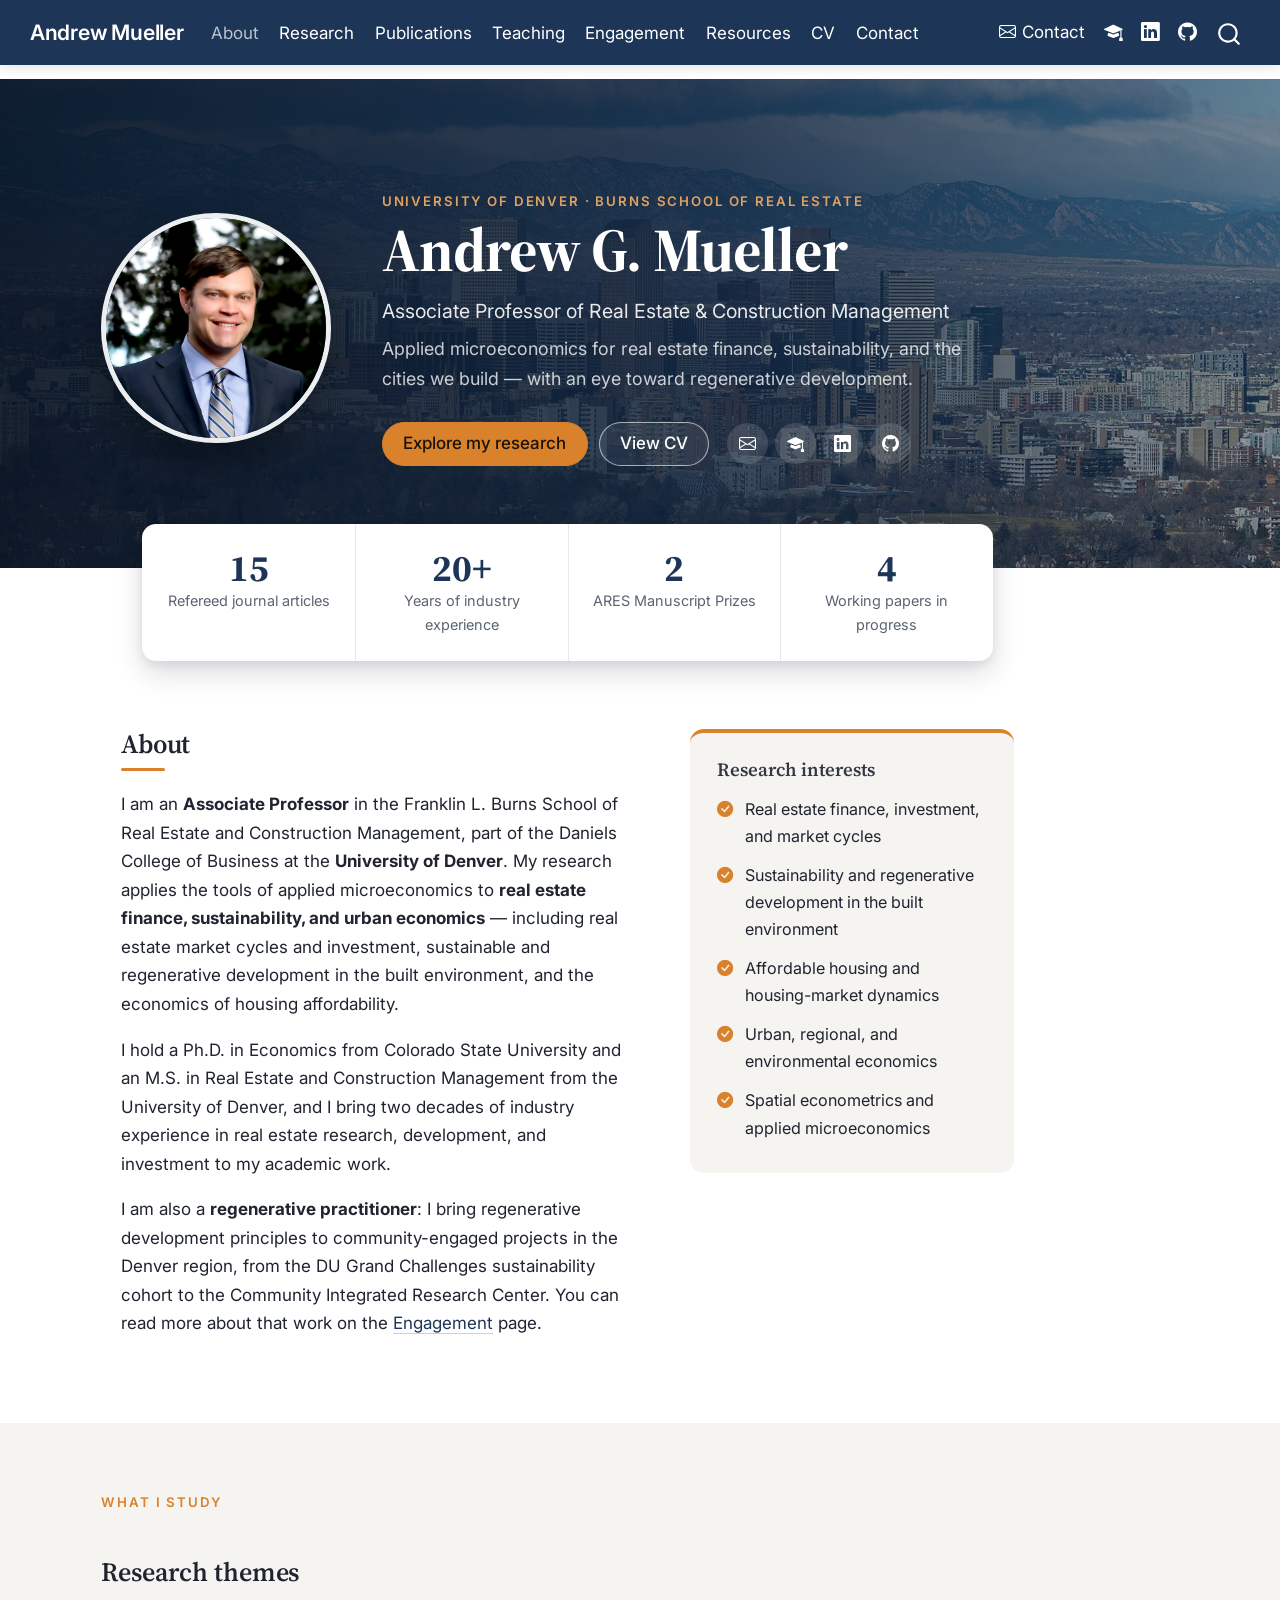
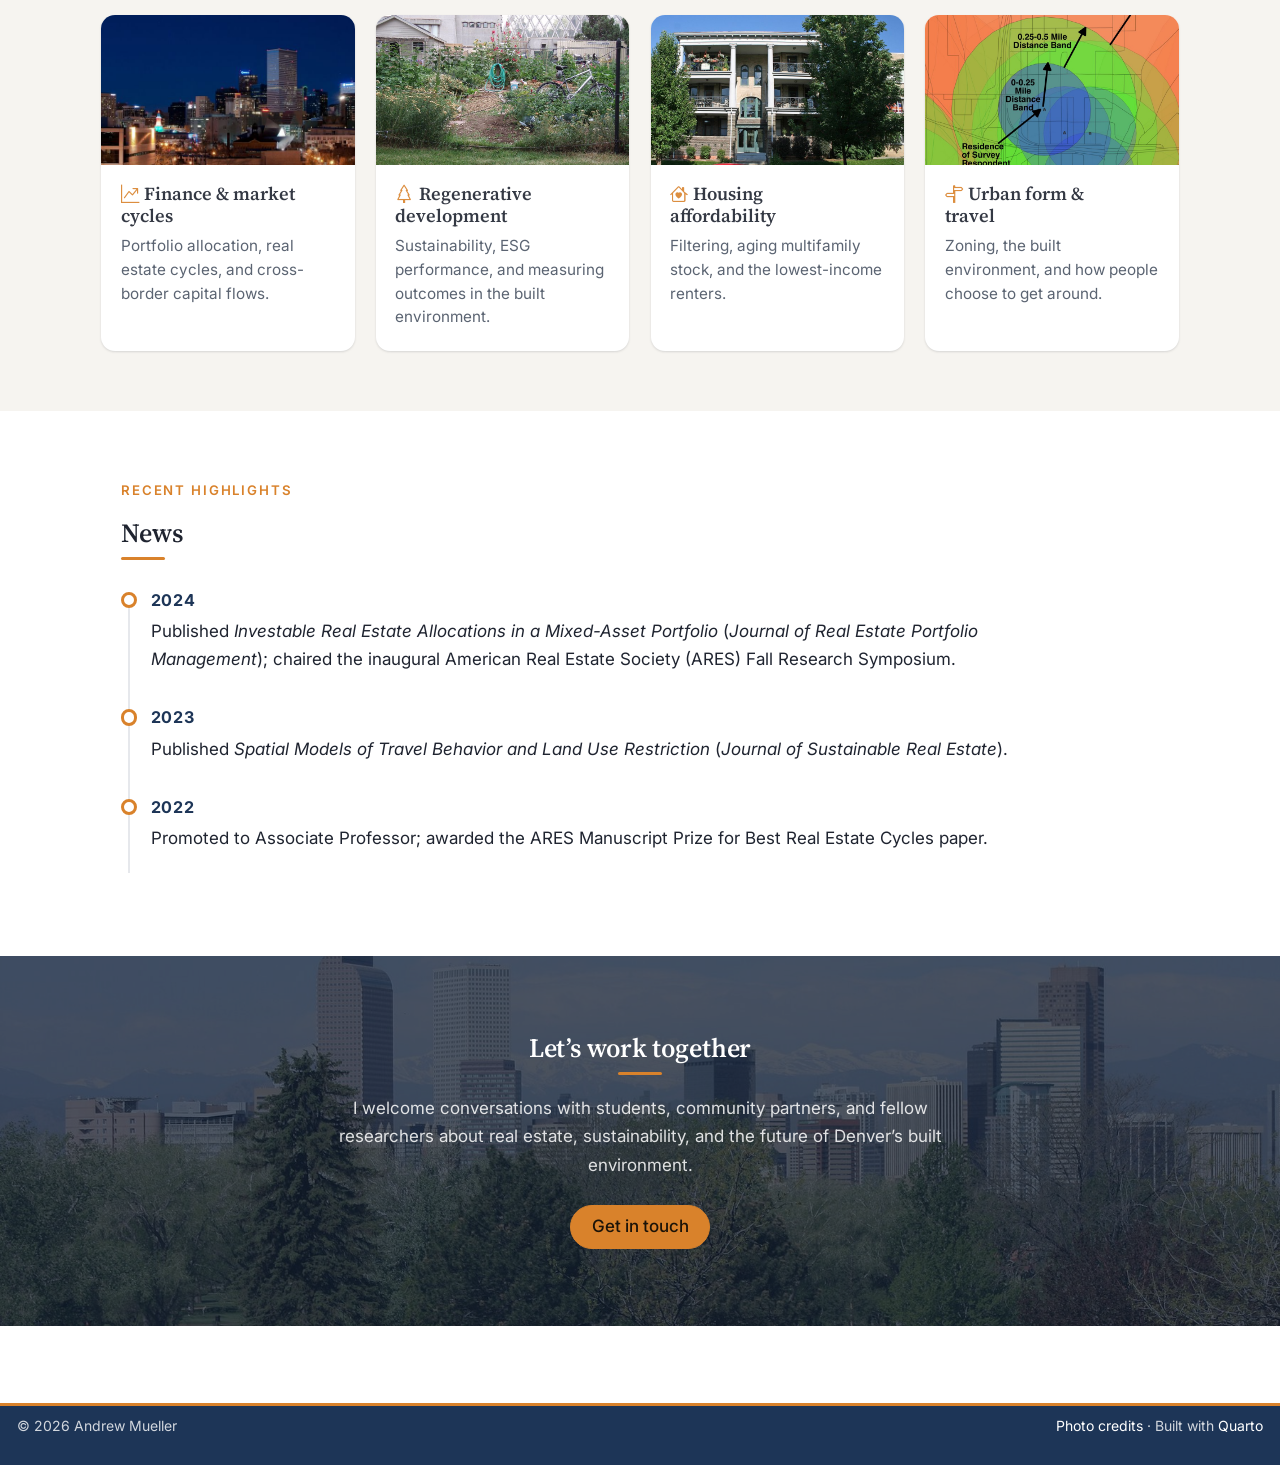
==== commit cc8d90e5: "Built site for gh-pages" ====
--- a/index.html
+++ b/index.html
@@ -244,7 +244,7 @@
         </div>
       </a>
       <a class="theme-card" href="./publications.html">
-        <div class="theme-img-wrap"><div class="theme-img" style="background-image: url('assets/img/theme-transit.jpg');"></div></div>
+        <div class="theme-img-wrap"><div class="theme-img" style="background-image: url('assets/img/theme-urban-form.jpg');"></div></div>
         <div class="theme-body">
           <h3 class="anchored"><i class="bi bi-signpost-split"></i>Urban form &amp; travel</h3>
           <p>Zoning, the built environment, and how people choose to get around.</p>
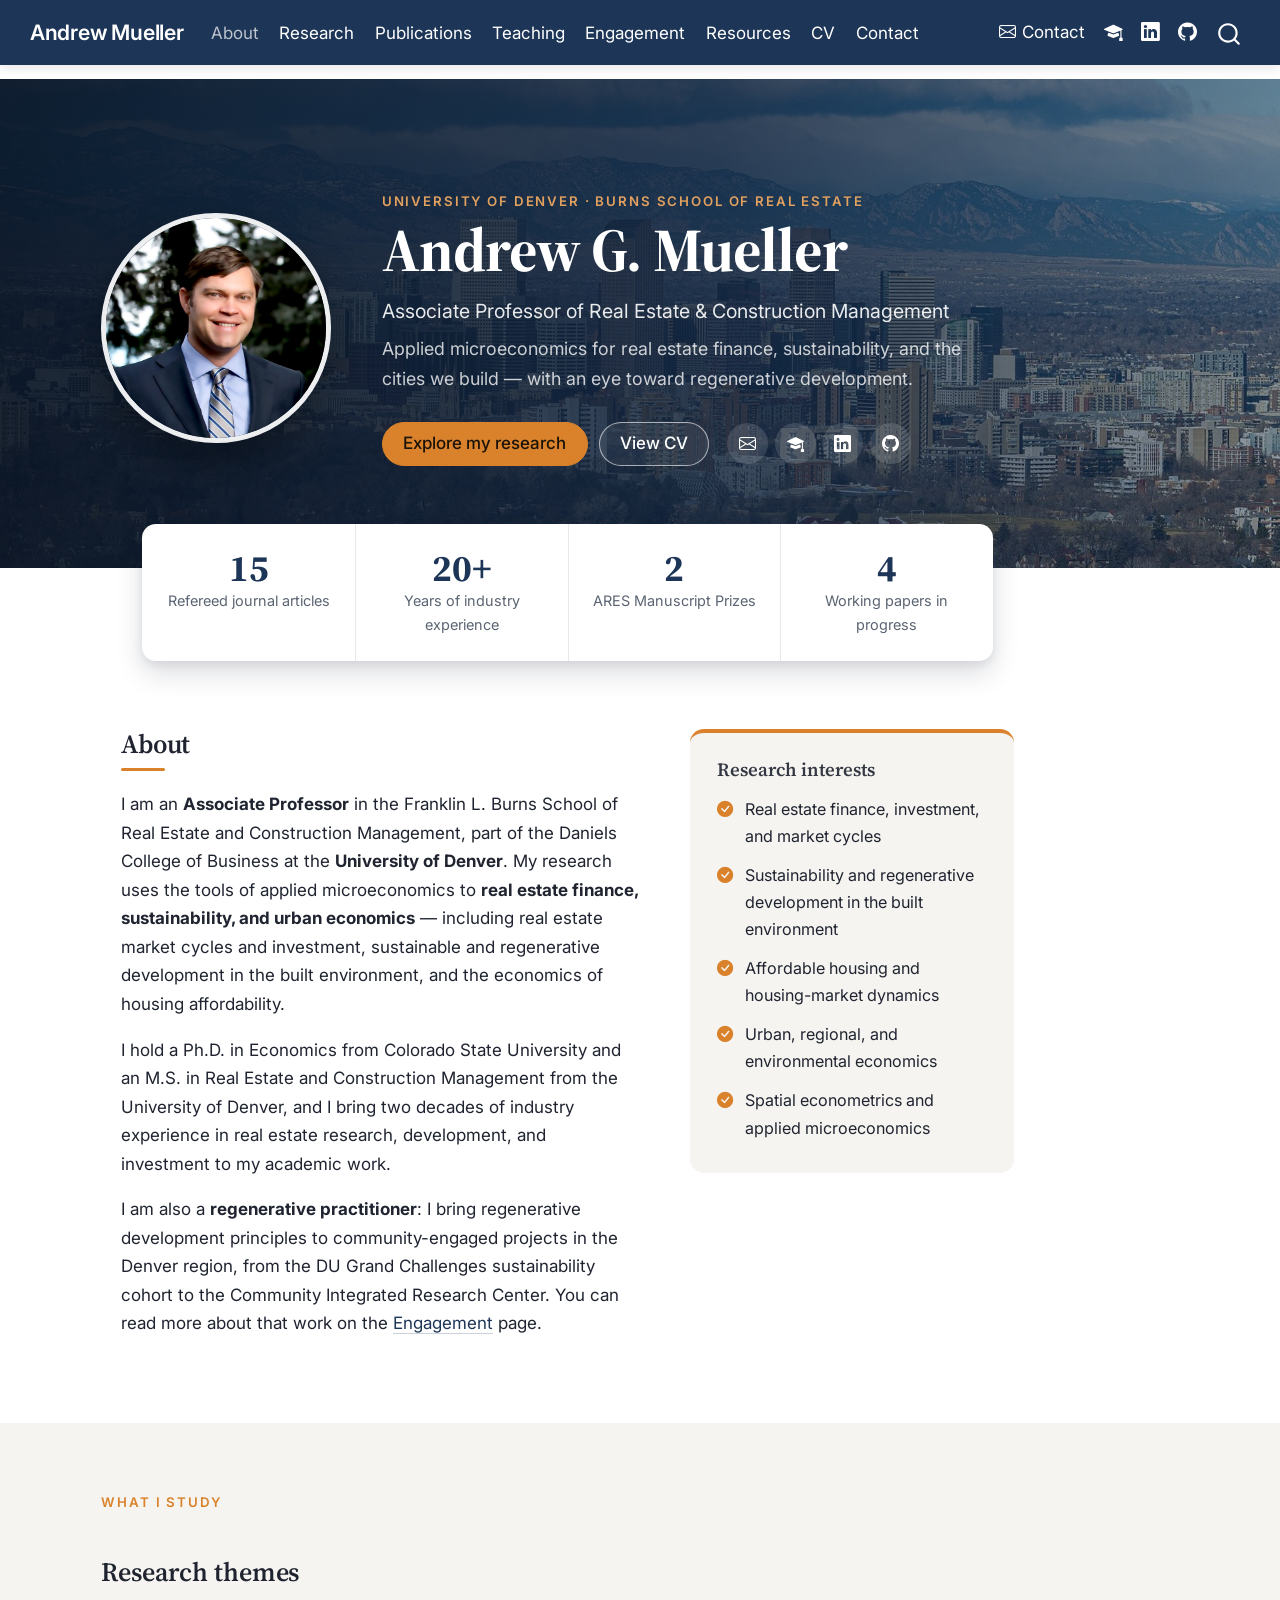
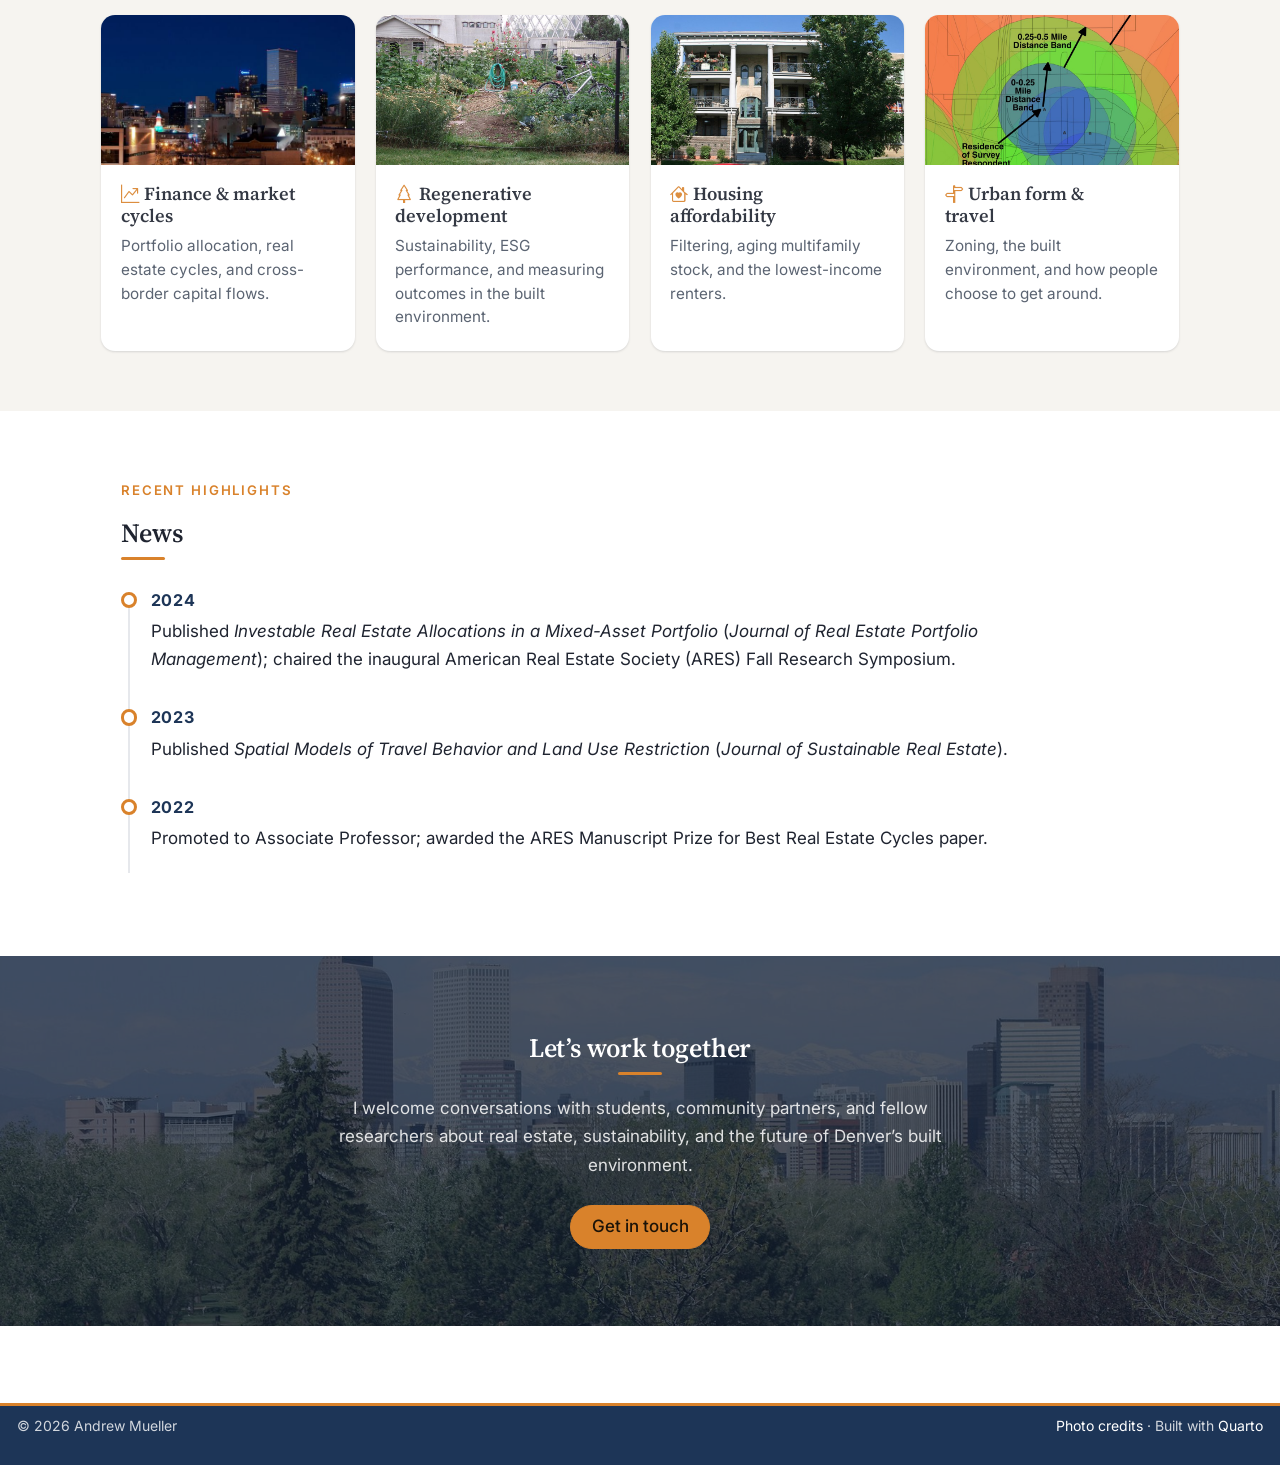
==== commit 2fcefb98: "Built site for gh-pages" ====
--- a/index.html
+++ b/index.html
@@ -42,7 +42,7 @@
 <link href="site_libs/quarto-html/quarto-syntax-highlighting-7f8f88aac4f3542376d5c11b86a4c14d.css" rel="stylesheet" id="quarto-text-highlighting-styles">
 <script src="site_libs/bootstrap/bootstrap.min.js"></script>
 <link href="site_libs/bootstrap/bootstrap-icons.css" rel="stylesheet">
-<link href="site_libs/bootstrap/bootstrap-afe089b272eef4ef8bd81dc0bfa62de6.min.css" rel="stylesheet" append-hash="true" id="quarto-bootstrap" data-mode="light">
+<link href="site_libs/bootstrap/bootstrap-1896621a7cc0ed269fca82c60826db6a.min.css" rel="stylesheet" append-hash="true" id="quarto-bootstrap" data-mode="light">
 <script id="quarto-search-options" type="application/json">{
   "location": "navbar",
   "copy-button": false,
@@ -201,7 +201,7 @@
 <div class="about-grid">
 <section id="about" class="level2">
 <h2 class="anchored" data-anchor-id="about">About</h2>
-<p>I am an <strong>Associate Professor</strong> in the Franklin L. Burns School of Real Estate and Construction Management, part of the Daniels College of Business at the <strong>University of Denver</strong>. My research applies the tools of applied microeconomics to <strong>real estate finance, sustainability, and urban economics</strong> — including real estate market cycles and investment, sustainable and regenerative development in the built environment, and the economics of housing affordability.</p>
+<p>I am an <strong>Associate Professor</strong> in the Franklin L. Burns School of Real Estate and Construction Management, part of the Daniels College of Business at the <strong>University of Denver</strong>. My research uses the tools of applied microeconomics to <strong>real estate finance, sustainability, and urban economics</strong> — including real estate market cycles and investment, sustainable and regenerative development in the built environment, and the economics of housing affordability.</p>
 <p>I hold a Ph.D.&nbsp;in Economics from Colorado State University and an M.S. in Real Estate and Construction Management from the University of Denver, and I bring two decades of industry experience in real estate research, development, and investment to my academic work.</p>
 <p>I am also a <strong>regenerative practitioner</strong>: I bring regenerative development principles to community-engaged projects in the Denver region, from the DU Grand Challenges sustainability cohort to the Community Integrated Research Center. You can read more about that work on the <a href="./engagement.html">Engagement</a> page.</p>
 </section>
